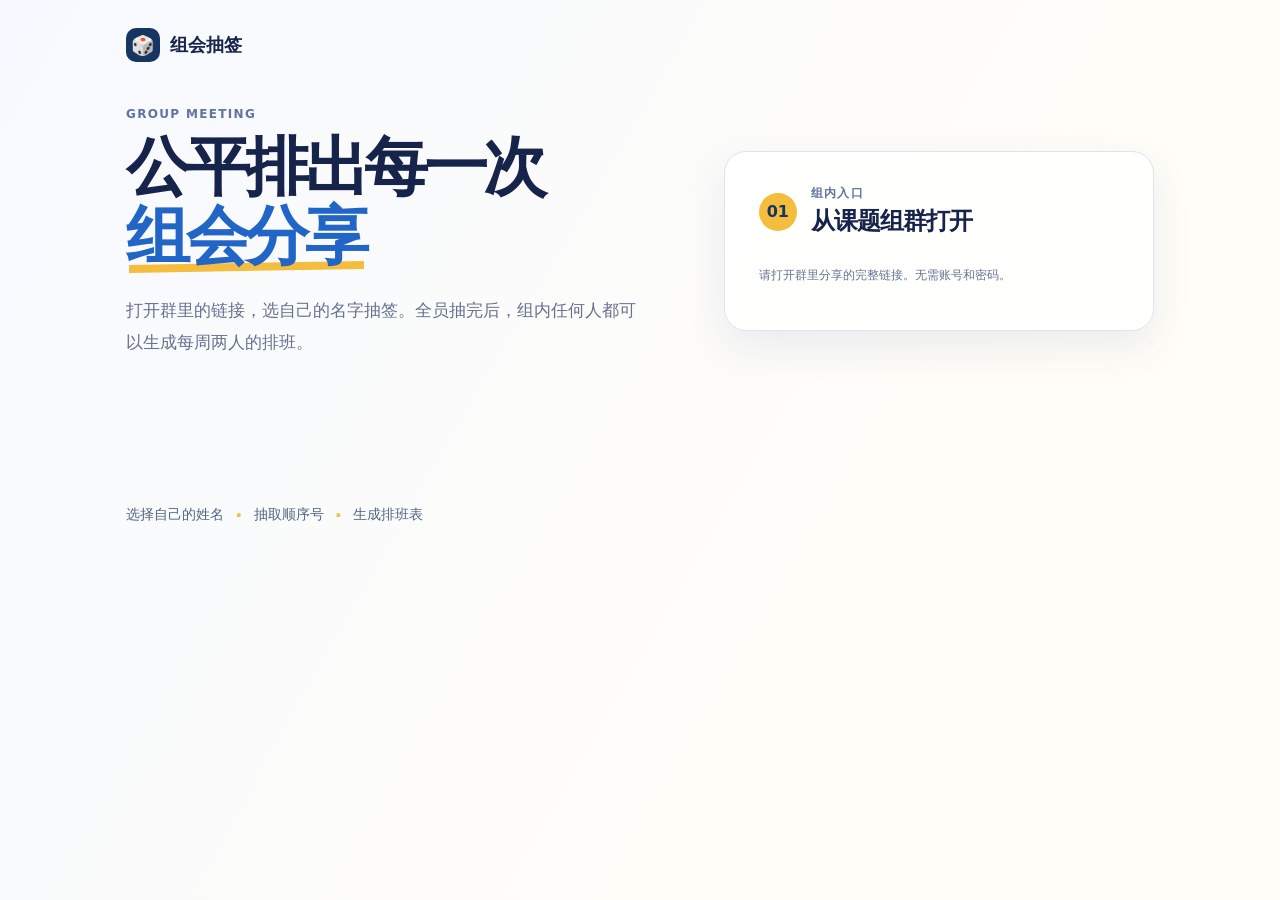
==== index.html @ 9f5f9c36 "Use one no-login group link for drawing and scheduling" ====
<!doctype html>
<html lang="zh-CN">
<head>
  <meta charset="utf-8" />
  <meta name="viewport" content="width=device-width, initial-scale=1" />
  <meta http-equiv="Content-Security-Policy" content="default-src 'none'; script-src 'self'; style-src 'self'; img-src data:; connect-src https://*.supabase.co; base-uri 'none'; form-action 'none'" />
  <meta name="referrer" content="no-referrer" />
  <title>组会抽签 · 汇报排班</title>
  <meta name="description" content="在线组会抽签与历史排班" />
  <link rel="icon" type="image/svg+xml" href="data:image/svg+xml,%3Csvg xmlns='http://www.w3.org/2000/svg' viewBox='0 0 64 64'%3E%3Crect width='64' height='64' rx='16' fill='%23173563'/%3E%3Cpath d='M20 18h24v28H20z' fill='%23f3b844'/%3E%3Cpath d='M27 24h10M27 31h10M27 38h6' stroke='%23173563' stroke-width='3' stroke-linecap='round'/%3E%3C/svg%3E" />
  <link rel="stylesheet" href="styles.css" />
  <link rel="stylesheet" href="history.css" />
</head>
<body>
  <main class="shell">
    <header class="topbar">
      <a class="brand" href="#" aria-label="组会抽签主页"><span class="brand-mark">🎲</span><span>组会抽签</span></a>
      <button id="copyGroup" class="text-btn hidden" type="button">复制群链接</button>
    </header>
    <p id="status" class="shared-status" role="status">正在连接共享服务…</p>
    <p id="setupNote" class="shared-status hidden">请查看<a href="https://github.com/Tyke0318/Random-Dice#部署">部署步骤</a>。</p>

    <section id="homeView" class="home-view">
      <div class="intro">
        <p class="eyebrow">GROUP MEETING</p>
        <h1>公平排出每一次<br><em>组会分享</em></h1>
        <p class="subtext">打开群里的链接，选自己的名字抽签。全员抽完后，组内任何人都可以生成每周两人的排班。</p>
      </div>
      <div>
        <section id="groupIntro" class="create-card">
          <div class="card-heading"><span class="step-number">01</span><div><p class="eyebrow">组内入口</p><h2>从课题组群打开</h2></div></div>
          <p class="person-sub">请打开群里分享的完整链接。无需账号和密码。</p>
        </section>
        <form id="createForm" class="create-card hidden">
          <div class="card-heading"><span class="step-number">01</span><div><p class="eyebrow">开始一场新的抽签</p><h2>新建汇报场次</h2></div></div>
          <label for="sessionName">场次名称</label>
          <input id="sessionName" maxlength="40" placeholder="例如：11 月组会汇报" required />
          <label for="sessionDate">第一周汇报日期</label>
          <input id="sessionDate" type="date" min="2000-01-01" max="2100-12-31" required />
          <label for="roster">组员名单（每行一位）</label>
          <textarea id="roster" rows="4" maxlength="2500" placeholder="同名组员请加区分标记" required></textarea>
          <button class="primary">创建场次 <span>→</span></button>
        </form>
      </div>
      <div class="how-it-works home-flow">
        <span>选择自己的姓名</span><b>·</b><span>抽取顺序号</span><b>·</b><span>生成排班表</span>
      </div>
    </section>
    <section id="historySection" class="history-section hidden" aria-labelledby="historyTitle">
      <div class="history-head"><div><p class="eyebrow">全部场次</p><h2 id="historyTitle">历次分享排班</h2></div><span id="historyCount" class="history-count"></span></div>
      <div id="emptyHistory" class="history-empty">还没有创建场次。新建场次并完成抽签后，排班会显示在这里。</div>
      <div id="historyList" class="history-list"></div>
    </section>

    <section id="drawView" class="draw-view hidden">
      <div class="draw-head">
        <div><button id="backHome" class="text-btn">‹ 返回主页</button><p class="eyebrow">当前场次</p><h1 id="drawTitle"></h1></div>
        <div class="draw-count"><strong id="personCount">0</strong><span>位已抽签</span></div>
      </div>
      <div class="draw-grid">
        <section class="name-panel">
          <p class="eyebrow">汇报顺序</p>
          <h2>选择自己的姓名</h2>
          <label class="sr-only" for="personName">姓名</label>
          <select id="personName" class="group-select"></select>
          <button id="rollBtn" class="primary roll" type="button" disabled>抽取我的顺序号 <span>🎲</span></button>
          <div class="fair-note"><span>✦</span><p id="drawNote">每个姓名只能抽一次。换设备后，重新选择姓名即可查看已抽号码。</p></div>
        </section>
        <section class="dice-panel" aria-live="polite">
          <p class="eyebrow">本次结果</p>
          <div id="diceBox" class="dice-box idle"><span id="diceValue">?</span></div>
          <p id="diceCaption">等待抽签</p>
        </section>
      </div>
      <section class="participants">
        <div class="section-title"><div><p class="eyebrow">抽签结果</p><h2>全员抽签进度</h2></div><button id="finishBtn" class="outline" disabled>结束抽签，生成排班 <span>→</span></button></div>
        <button id="editBtn" type="button" class="text-btn">修改场次信息</button>
        <form id="editForm" class="create-card hidden">
          <label for="editName">场次名称</label>
          <input id="editName" maxlength="40" required />
          <label for="editDate">第一周汇报日期</label>
          <input id="editDate" type="date" min="2000-01-01" max="2100-12-31" required />
          <button class="primary">保存修改</button>
        </form>
        <ol id="peopleList" class="people-list"></ol>
      </section>
    </section>

    <section id="scheduleView" class="schedule-view hidden">
      <div class="result-hero">
        <p class="eyebrow">抽签完成 · 排班已生成</p>
        <h1 id="scheduleTitle"></h1>
        <p>按抽到的顺序号排班，每周两人。此排班已归档。</p>
        <div class="result-actions"><button id="copyBtn" class="primary">复制排班表</button><button id="printBtn" class="outline">打印 / 存为 PDF</button><button id="newBtn" class="text-btn">返回主页</button></div>
      </div>
      <section class="schedule-card">
        <div class="schedule-card-head"><div><p class="eyebrow">分享汇报排班表</p><h2 id="scheduleName"></h2></div><span id="startDateBadge"></span></div>
        <div class="schedule-meta"><span>从 <strong id="startDate"></strong> 起，每周两人分享</span><span id="scheduleCount"></span></div>
        <div id="scheduleRows" class="schedule-rows"></div>
      </section>
    </section>
  </main>
  <div id="toast" class="toast" role="status"></div>
  <script src="config.js" defer></script>
  <script src="app.js" defer></script>
</body>
</html>
---- styles.css ----
:root{--ink:#16234b;--muted:#66718f;--navy:#173563;--blue:#2165c7;--yellow:#f5bd3d;--paper:#fffefa;--pale:#edf4ff;--line:#dce4f0;--red:#c43d45}*{box-sizing:border-box}body{margin:0;background:linear-gradient(120deg,#f6f9ff 0%,#fffdf7 70%);color:var(--ink);font-family:"PingFang SC","Microsoft YaHei",system-ui,sans-serif;min-height:100vh}.shell{max-width:1100px;margin:auto;padding:28px 36px 64px}.topbar{display:flex;justify-content:space-between;align-items:center}.brand{color:var(--ink);text-decoration:none;font-weight:800;font-size:18px;display:flex;gap:10px;align-items:center}.brand-mark{display:grid;place-items:center;width:34px;height:34px;border-radius:10px;background:var(--navy);font-size:19px}.local-pill{font-size:13px;color:var(--muted);background:white;border:1px solid var(--line);padding:8px 11px;border-radius:999px}.local-pill i{display:inline-block;width:7px;height:7px;border-radius:50%;background:#47a46b;margin-right:6px}.home-view{display:grid;grid-template-columns:1.1fr .9fr;gap:72px;align-items:center;min-height:calc(100vh - 145px);position:relative}.intro h1,.result-hero h1{font-size:clamp(42px,5vw,64px);letter-spacing:-.07em;line-height:1.08;margin:12px 0 24px}.intro em{font-style:normal;color:var(--blue);position:relative}.intro em:after{content:"";position:absolute;height:8px;background:var(--yellow);left:3px;right:0;bottom:2px;z-index:-1;transform:rotate(-1deg)}.eyebrow{font-size:12px;line-height:1.2;font-weight:800;letter-spacing:.11em;color:#6074a2;margin:0;text-transform:uppercase}.subtext{font-size:17px;line-height:1.85;color:var(--muted);max-width:550px}.create-card,.name-panel,.participants,.schedule-card{background:rgba(255,255,255,.92);border:1px solid var(--line);box-shadow:0 16px 42px rgba(34,69,126,.09);border-radius:22px;padding:34px}.card-heading{display:flex;align-items:center;gap:14px;margin-bottom:30px}.card-heading h2,.name-panel h2,.section-title h2,.schedule-card h2{margin:5px 0 0;font-size:24px;letter-spacing:-.04em}.step-number{width:38px;height:38px;display:grid;place-items:center;border-radius:50%;background:var(--yellow);font-weight:800;color:var(--navy)}label{font-size:14px;font-weight:700;display:block;margin:0 0 9px}input{width:100%;height:53px;border:1.5px solid #cbd7e8;border-radius:12px;padding:0 16px;font:inherit;font-size:16px;color:var(--ink);outline:none;background:#fff}input:focus{border-color:var(--blue);box-shadow:0 0 0 4px #dceaff}.primary,.outline{border:none;font:inherit;font-weight:800;cursor:pointer;border-radius:12px;height:52px;padding:0 18px;transition:.2s}.primary{margin-top:16px;width:100%;background:var(--navy);color:white;font-size:16px;box-shadow:0 7px 0 #0e2343}.primary:hover{transform:translateY(-2px);box-shadow:0 9px 0 #0e2343}.primary:active{transform:translateY(3px);box-shadow:0 3px 0 #0e2343}.primary span,.outline span{margin-left:9px}.hint,.fair-note p{font-size:13px;line-height:1.6;color:var(--muted)}.hint{margin:22px 0 0}.how-it-works{position:absolute;bottom:0;left:0;color:#536583;font-size:14px;display:flex;gap:11px;align-items:center}.how-it-works b{color:var(--yellow);font-size:20px}.hidden{display:none!important}.draw-view,.schedule-view{padding-top:68px}.draw-head{display:flex;justify-content:space-between;align-items:end;margin-bottom:30px}.draw-head h1{font-size:38px;letter-spacing:-.06em;margin:5px 0 0}.text-btn{background:none;border:0;padding:0;color:#49638f;font:inherit;cursor:pointer;font-weight:700}.draw-head .text-btn{margin-bottom:21px}.draw-count{text-align:right}.draw-count strong{font-size:40px;display:block;line-height:1;color:var(--blue)}.draw-count span{font-size:13px;color:var(--muted)}.draw-grid{display:grid;grid-template-columns:1.35fr .65fr;gap:20px}.name-panel{padding:34px}.roll{max-width:250px}.error{min-height:19px;color:var(--red);font-size:13px;margin:12px 0 0}.fair-note{display:flex;gap:11px;margin-top:30px;padding-top:19px;border-top:1px dashed #cad7e9}.fair-note span{color:var(--blue)}.fair-note p{margin:0}.dice-panel{border-radius:22px;background:var(--navy);color:white;padding:32px;display:flex;flex-direction:column;align-items:center;justify-content:center}.dice-panel .eyebrow{color:#b7c7e4}.dice-box{height:140px;width:140px;border-radius:27px;background:#fff;color:var(--navy);display:grid;place-items:center;font-size:74px;font-weight:900;box-shadow:0 9px 0 #f0b62d;margin:20px 0}.dice-box.idle{background:#c8d8ed;color:#59739a;box-shadow:none}.dice-box.rolling{animation:shake .12s linear infinite}@keyframes shake{50%{transform:rotate(8deg) translateY(-4px)}}#diceCaption{font-weight:700;margin:7px 0 0}.participants{margin-top:20px}.section-title{display:flex;justify-content:space-between;align-items:end;margin-bottom:23px}.outline{background:white;border:1.5px solid #b6c7df;color:var(--navy);height:45px}.outline:disabled{opacity:.45;cursor:not-allowed}.empty-state{border:1px dashed #c9d6e7;border-radius:14px;padding:20px;color:var(--muted);font-size:14px}.people-list{list-style:none;padding:0;margin:0;display:grid;gap:10px}.person-row{display:grid;grid-template-columns:45px 1fr 42px;align-items:center;gap:13px;border:1px solid #e1e8f2;border-radius:13px;padding:11px 14px}.rank{font-weight:900;color:#6076a2}.person-name{font-weight:800}.person-sub{font-size:12px;color:var(--muted);margin-top:2px}.person-dice{width:36px;height:36px;border-radius:9px;background:#fff3ce;color:#9a6500;display:grid;place-items:center;font-weight:900}.result-hero{text-align:center;padding:48px 0 38px}.result-hero h1{font-size:42px;margin-bottom:13px}.result-hero>p:not(.eyebrow){margin:0;color:var(--muted)}.result-actions{display:flex;justify-content:center;gap:10px;margin-top:27px}.result-actions .primary{width:auto;margin:0;height:46px;box-shadow:0 5px 0 #0e2343}.result-actions .outline{height:46px}.result-actions .text-btn{padding:0 10px}.schedule-card{max-width:760px;margin:0 auto;padding:0;overflow:hidden}.schedule-card-head{padding:28px 30px 19px;display:flex;justify-content:space-between;align-items:start}.schedule-card-head h2{font-size:25px}.schedule-card-head>span{font-size:12px;background:#edf4ff;color:#3b61a4;padding:8px 10px;border-radius:999px;font-weight:800}.schedule-meta{display:flex;justify-content:space-between;background:#f6f8fc;padding:13px 30px;color:#63708d;font-size:13px}.schedule-meta strong{color:var(--ink)}.schedule-rows{padding:8px 30px 20px}.week-row{display:grid;grid-template-columns:100px 1fr;gap:20px;padding:20px 0;border-bottom:1px solid #e7edf5}.week-row:last-child{border-bottom:none}.week-date{font-size:13px;color:#657594;line-height:1.55}.week-date strong{display:block;font-size:15px;color:var(--ink)}.speaker-chips{display:flex;gap:9px;flex-wrap:wrap;align-items:center}.speaker-chip{background:#edf4ff;border-radius:9px;padding:8px 11px;font-weight:800;font-size:14px}.speaker-chip b{color:var(--blue);margin-right:6px}.privacy-note{text-align:center;color:#78849e;font-size:13px;margin:20px}.toast{position:fixed;bottom:25px;left:50%;transform:translate(-50%,120px);background:#17294c;color:#fff;border-radius:999px;padding:12px 18px;font-size:14px;font-weight:700;transition:.25s;box-shadow:0 8px 25px #16234b33}.toast.show{transform:translate(-50%,0)}.sr-only{position:absolute;width:1px;height:1px;overflow:hidden;clip:rect(0,0,0,0)}@media(max-width:760px){.shell{padding:22px 18px 45px}.home-view{display:block;min-height:auto;padding:75px 0}.intro h1{font-size:46px}.create-card{margin-top:45px;padding:25px}.how-it-works{position:static;margin-top:30px;justify-content:center;flex-wrap:wrap}.draw-view,.schedule-view{padding-top:42px}.draw-grid{grid-template-columns:1fr}.draw-head h1{font-size:31px}.name-panel,.participants{padding:24px}.section-title{align-items:start;gap:18px}.section-title .outline{font-size:12px;height:auto;padding:10px}.result-actions{flex-wrap:wrap}.week-row{grid-template-columns:78px 1fr;gap:12px}.schedule-card-head,.schedule-meta,.schedule-rows{padding-left:20px;padding-right:20px}.schedule-meta{display:block;line-height:1.8}.schedule-meta span{display:block}.schedule-card-head{gap:10px}.schedule-card-head h2{font-size:21px}}
---- history.css ----
.home-view{min-height:520px}.home-flow{position:static;margin-top:-44px}.history-section{padding:30px 0 0;border-top:1px solid var(--line)}.history-head{display:flex;justify-content:space-between;align-items:end;margin-bottom:18px}.history-head h2{font-size:28px;letter-spacing:-.05em;margin:5px 0 0}.history-count{color:#6074a2;font-size:13px;font-weight:700}.history-empty{border:1px dashed #c9d6e7;border-radius:14px;padding:20px;color:var(--muted);font-size:14px;background:#ffffff88}.history-list{display:grid;grid-template-columns:repeat(2,minmax(0,1fr));gap:14px}.history-card{background:white;border:1px solid var(--line);border-radius:16px;padding:20px;box-shadow:0 8px 24px rgba(34,69,126,.05)}.history-card-top{display:flex;gap:10px;justify-content:space-between}.history-card h3{font-size:18px;letter-spacing:-.03em;margin:5px 0 14px}.history-date{font-size:13px;color:var(--muted);margin:0 0 16px}.history-speakers{display:flex;gap:6px;flex-wrap:wrap;min-height:32px}.history-speaker{background:#edf4ff;border-radius:7px;padding:6px 8px;font-size:12px;font-weight:700}.history-actions{display:flex;gap:13px;margin-top:19px;padding-top:14px;border-top:1px solid #eef1f6}.history-actions button{font:inherit;font-size:13px;font-weight:800;border:0;background:none;padding:0;cursor:pointer;color:var(--blue)}.history-actions .delete-session{color:#b0484e}@media(max-width:760px){.home-flow{margin-top:30px}.history-list{grid-template-columns:1fr}}

.shared-status{margin:20px 0 0;color:var(--muted);font-size:14px;overflow-wrap:anywhere}
.shared-status[data-error="true"]{color:var(--red)}
.shared-status:empty{display:none}
.create-card textarea{display:block;width:100%;font:inherit;resize:vertical;padding:12px;border:1px solid var(--line);border-radius:12px;background:#fff;color:var(--ink);margin-bottom:16px}
.create-card .text-btn{margin-top:12px}
.group-select{display:block;width:100%;font:inherit;padding:12px;margin:12px 0;border:1px solid var(--line);border-radius:12px;background:#fff;color:var(--ink)}
.person-row .person-name,.history-card h3,.draw-head h1{overflow-wrap:anywhere}
@media print{.shared-status{display:none!important}}
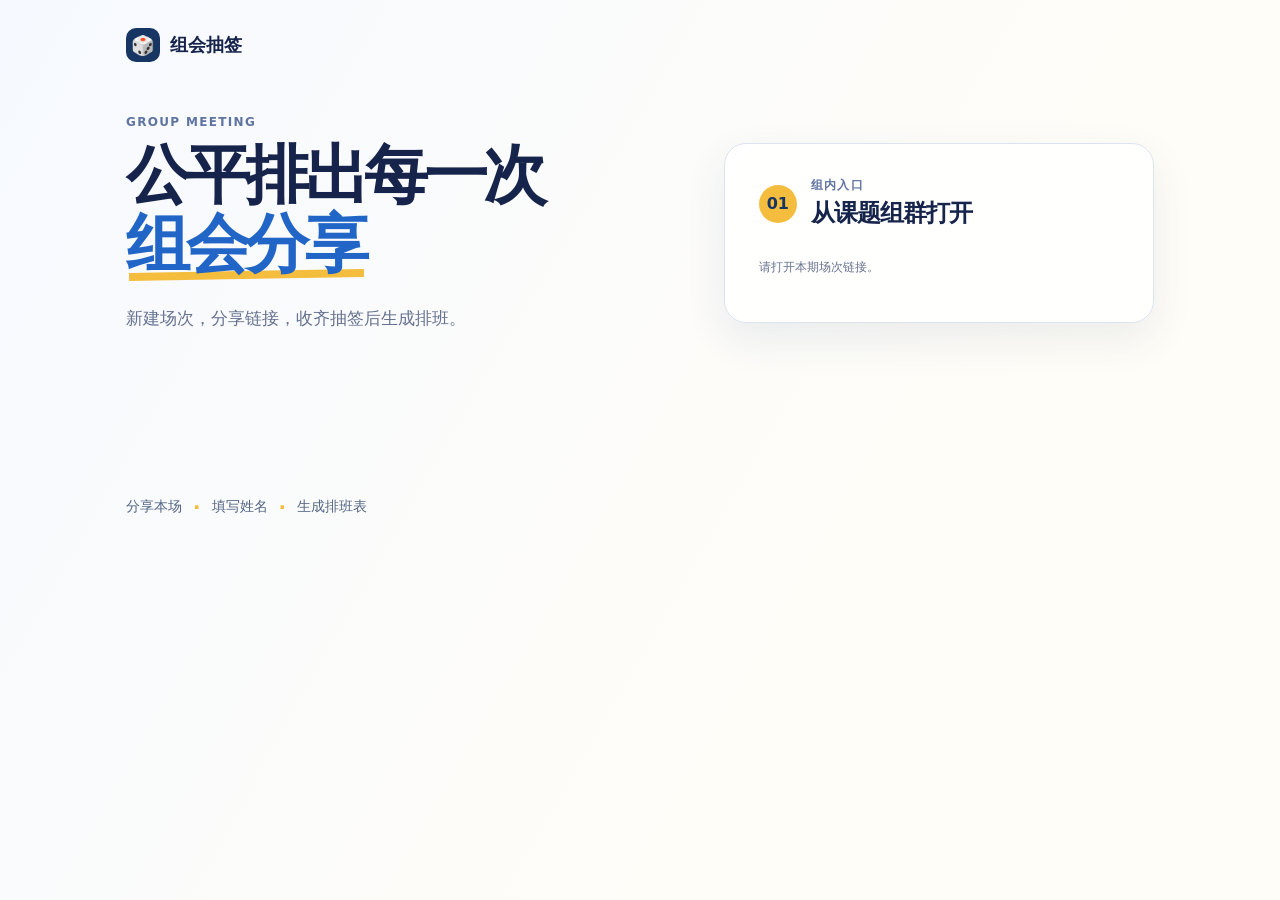
==== commit 5199fe90: "Share a single meeting and roll dice by name" ====
--- a/index.html
+++ b/index.html
@@ -9,13 +9,13 @@
   <meta name="description" content="在线组会抽签与历史排班" />
   <link rel="icon" type="image/svg+xml" href="data:image/svg+xml,%3Csvg xmlns='http://www.w3.org/2000/svg' viewBox='0 0 64 64'%3E%3Crect width='64' height='64' rx='16' fill='%23173563'/%3E%3Cpath d='M20 18h24v28H20z' fill='%23f3b844'/%3E%3Cpath d='M27 24h10M27 31h10M27 38h6' stroke='%23173563' stroke-width='3' stroke-linecap='round'/%3E%3C/svg%3E" />
   <link rel="stylesheet" href="styles.css" />
-  <link rel="stylesheet" href="history.css" />
+  <link rel="stylesheet" href="history.css?v=round-share-1" />
 </head>
 <body>
   <main class="shell">
     <header class="topbar">
       <a class="brand" href="#" aria-label="组会抽签主页"><span class="brand-mark">🎲</span><span>组会抽签</span></a>
-      <button id="copyGroup" class="text-btn hidden" type="button">复制群链接</button>
+      <div class="top-actions"><button id="refreshBtn" class="text-btn hidden" type="button">刷新</button><button id="shareBtn" class="outline hidden" type="button">分享本场</button></div>
     </header>
     <p id="status" class="shared-status" role="status">正在连接共享服务…</p>
     <p id="setupNote" class="shared-status hidden">请查看<a href="https://github.com/Tyke0318/Random-Dice#部署">部署步骤</a>。</p>
@@ -24,12 +24,12 @@
       <div class="intro">
         <p class="eyebrow">GROUP MEETING</p>
         <h1>公平排出每一次<br><em>组会分享</em></h1>
-        <p class="subtext">打开群里的链接，选自己的名字抽签。全员抽完后，组内任何人都可以生成每周两人的排班。</p>
+        <p class="subtext">新建场次，分享链接，收齐抽签后生成排班。</p>
       </div>
       <div>
         <section id="groupIntro" class="create-card">
           <div class="card-heading"><span class="step-number">01</span><div><p class="eyebrow">组内入口</p><h2>从课题组群打开</h2></div></div>
-          <p class="person-sub">请打开群里分享的完整链接。无需账号和密码。</p>
+          <p class="person-sub">请打开本期场次链接。</p>
         </section>
         <form id="createForm" class="create-card hidden">
           <div class="card-heading"><span class="step-number">01</span><div><p class="eyebrow">开始一场新的抽签</p><h2>新建汇报场次</h2></div></div>
@@ -37,18 +37,16 @@
           <input id="sessionName" maxlength="40" placeholder="例如：11 月组会汇报" required />
           <label for="sessionDate">第一周汇报日期</label>
           <input id="sessionDate" type="date" min="2000-01-01" max="2100-12-31" required />
-          <label for="roster">组员名单（每行一位）</label>
-          <textarea id="roster" rows="4" maxlength="2500" placeholder="同名组员请加区分标记" required></textarea>
           <button class="primary">创建场次 <span>→</span></button>
         </form>
       </div>
       <div class="how-it-works home-flow">
-        <span>选择自己的姓名</span><b>·</b><span>抽取顺序号</span><b>·</b><span>生成排班表</span>
+        <span>分享本场</span><b>·</b><span>填写姓名</span><b>·</b><span>生成排班表</span>
       </div>
     </section>
     <section id="historySection" class="history-section hidden" aria-labelledby="historyTitle">
       <div class="history-head"><div><p class="eyebrow">全部场次</p><h2 id="historyTitle">历次分享排班</h2></div><span id="historyCount" class="history-count"></span></div>
-      <div id="emptyHistory" class="history-empty">还没有创建场次。新建场次并完成抽签后，排班会显示在这里。</div>
+      <div id="emptyHistory" class="history-empty">暂无场次</div>
       <div id="historyList" class="history-list"></div>
     </section>
 
@@ -59,12 +57,11 @@
       </div>
       <div class="draw-grid">
         <section class="name-panel">
-          <p class="eyebrow">汇报顺序</p>
-          <h2>选择自己的姓名</h2>
-          <label class="sr-only" for="personName">姓名</label>
-          <select id="personName" class="group-select"></select>
-          <button id="rollBtn" class="primary roll" type="button" disabled>抽取我的顺序号 <span>🎲</span></button>
-          <div class="fair-note"><span>✦</span><p id="drawNote">每个姓名只能抽一次。换设备后，重新选择姓名即可查看已抽号码。</p></div>
+          <form id="drawForm">
+            <label for="personName">姓名</label>
+            <input id="personName" class="group-select" maxlength="24" placeholder="填写姓名" autocomplete="off" required />
+            <button id="rollBtn" class="primary roll" type="submit" disabled>抽签</button>
+          </form>
         </section>
         <section class="dice-panel" aria-live="polite">
           <p class="eyebrow">本次结果</p>
@@ -73,7 +70,7 @@
         </section>
       </div>
       <section class="participants">
-        <div class="section-title"><div><p class="eyebrow">抽签结果</p><h2>全员抽签进度</h2></div><button id="finishBtn" class="outline" disabled>结束抽签，生成排班 <span>→</span></button></div>
+        <div class="section-title"><div><p class="eyebrow">抽签结果</p><h2>排班进度</h2></div><button id="finishBtn" class="outline" disabled>归档排班</button></div>
         <button id="editBtn" type="button" class="text-btn">修改场次信息</button>
         <form id="editForm" class="create-card hidden">
           <label for="editName">场次名称</label>
@@ -82,6 +79,8 @@
           <input id="editDate" type="date" min="2000-01-01" max="2100-12-31" required />
           <button class="primary">保存修改</button>
         </form>
+        <p id="rankNote" class="person-sub hidden">点数小的排前，同点数按抽签先后。</p>
+        <p id="progressEmpty" class="person-sub">还没有人抽签</p>
         <ol id="peopleList" class="people-list"></ol>
       </section>
     </section>
@@ -90,8 +89,8 @@
       <div class="result-hero">
         <p class="eyebrow">抽签完成 · 排班已生成</p>
         <h1 id="scheduleTitle"></h1>
-        <p>按抽到的顺序号排班，每周两人。此排班已归档。</p>
-        <div class="result-actions"><button id="copyBtn" class="primary">复制排班表</button><button id="printBtn" class="outline">打印 / 存为 PDF</button><button id="newBtn" class="text-btn">返回主页</button></div>
+        <p>每周两人，按抽签顺序汇报。</p>
+        <div class="result-actions"><button id="csvBtn" class="primary">导出 CSV</button><button id="copyBtn" class="outline">复制排班</button><button id="printBtn" class="outline">打印 / 存为 PDF</button><button id="newBtn" class="text-btn">返回主页</button></div>
       </div>
       <section class="schedule-card">
         <div class="schedule-card-head"><div><p class="eyebrow">分享汇报排班表</p><h2 id="scheduleName"></h2></div><span id="startDateBadge"></span></div>
@@ -102,6 +101,6 @@
   </main>
   <div id="toast" class="toast" role="status"></div>
   <script src="config.js" defer></script>
-  <script src="app.js" defer></script>
+  <script src="app.js?v=round-share-1" defer></script>
 </body>
 </html>
--- a/history.css
+++ b/history.css
@@ -8,3 +8,7 @@
 .group-select{display:block;width:100%;font:inherit;padding:12px;margin:12px 0;border:1px solid var(--line);border-radius:12px;background:#fff;color:var(--ink)}
 .person-row .person-name,.history-card h3,.draw-head h1{overflow-wrap:anywhere}
 @media print{.shared-status{display:none!important}}
+
+.top-actions{display:flex;gap:8px;align-items:center;flex-wrap:wrap;justify-content:flex-end}
+#drawForm label{font-weight:800}
+#drawForm input{min-width:0}
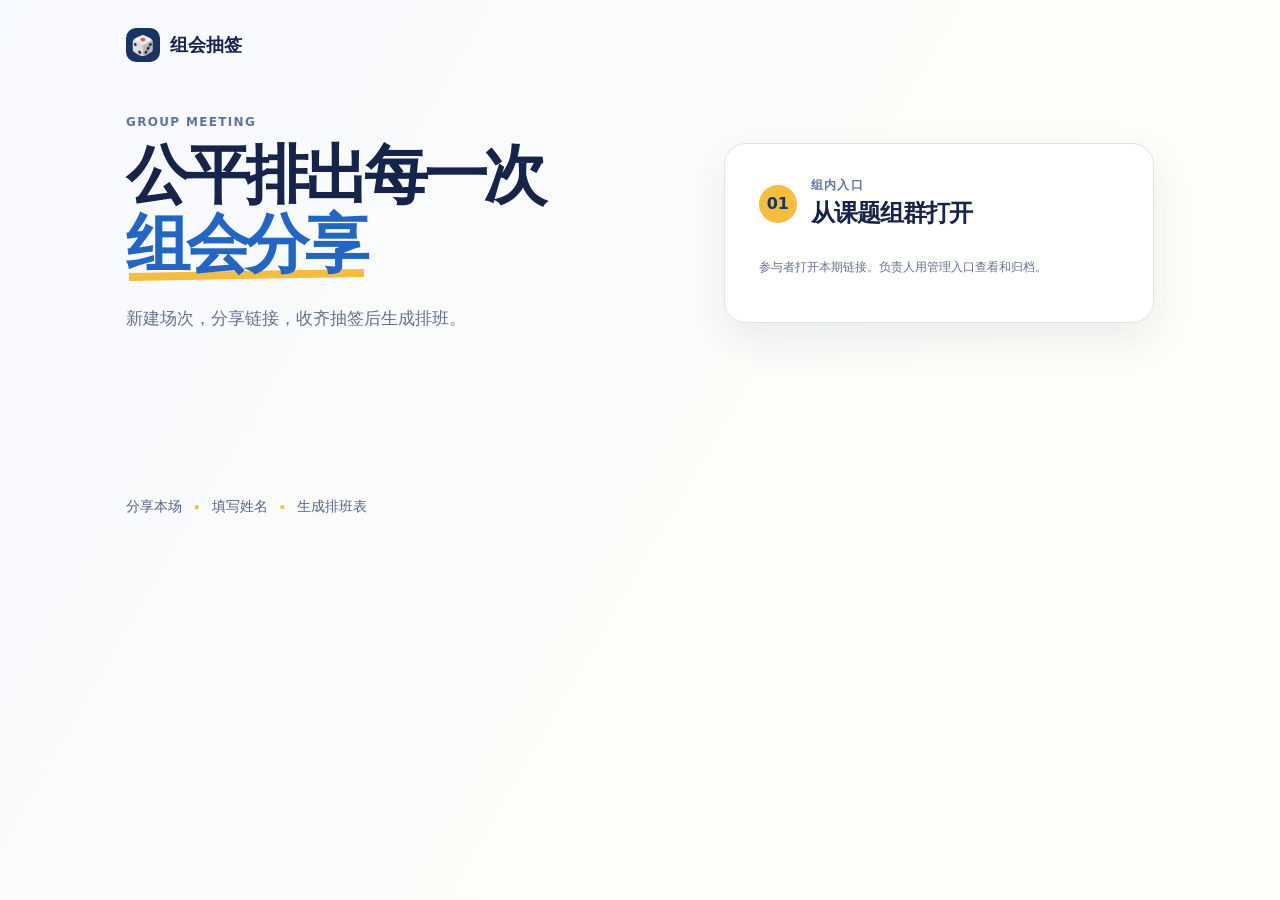
==== commit 57281fbb: "Restore home navigation from shared meeting pages" ====
--- a/index.html
+++ b/index.html
@@ -29,7 +29,8 @@
       <div>
         <section id="groupIntro" class="create-card">
           <div class="card-heading"><span class="step-number">01</span><div><p class="eyebrow">组内入口</p><h2>从课题组群打开</h2></div></div>
-          <p class="person-sub">请打开本期场次链接。</p>
+          <p class="person-sub">参与者打开本期链接。负责人用管理入口查看和归档。</p>
+          <button id="resumeRound" type="button" class="outline hidden">返回本场</button>
         </section>
         <form id="createForm" class="create-card hidden">
           <div class="card-heading"><span class="step-number">01</span><div><p class="eyebrow">开始一场新的抽签</p><h2>新建汇报场次</h2></div></div>
@@ -70,7 +71,7 @@
         </section>
       </div>
       <section class="participants">
-        <div class="section-title"><div><p class="eyebrow">抽签结果</p><h2>排班进度</h2></div><button id="finishBtn" class="outline" disabled>归档排班</button></div>
+        <div class="section-title"><div><p class="eyebrow">抽签结果</p><h2>排班进度</h2></div><button id="finishBtn" class="outline" disabled>结束抽签并归档</button></div>
         <button id="editBtn" type="button" class="text-btn">修改场次信息</button>
         <form id="editForm" class="create-card hidden">
           <label for="editName">场次名称</label>
@@ -101,6 +102,6 @@
   </main>
   <div id="toast" class="toast" role="status"></div>
   <script src="config.js" defer></script>
-  <script src="app.js?v=round-share-1" defer></script>
+  <script src="app.js?v=home-nav-1" defer></script>
 </body>
 </html>
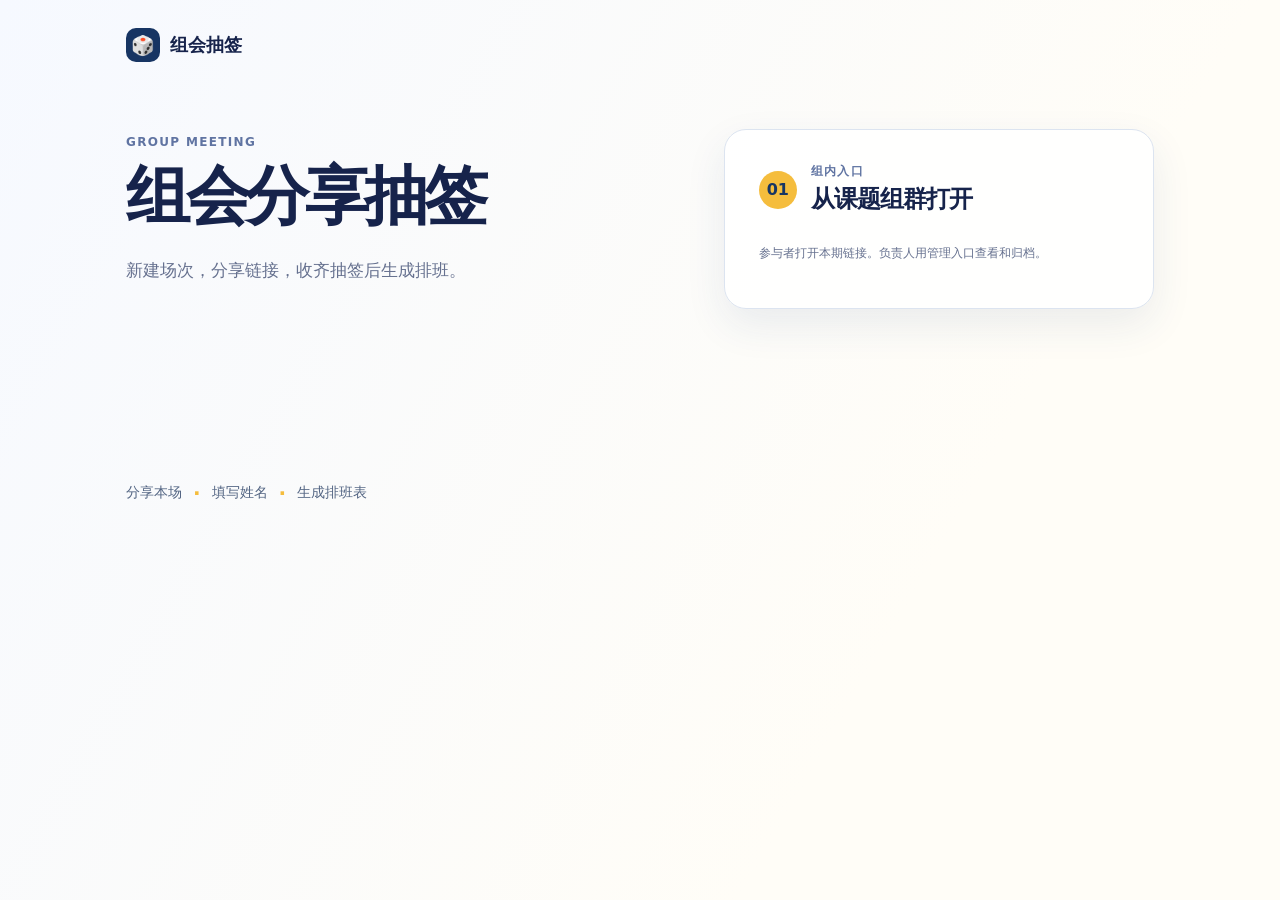
==== commit 8c6fec96: "Allow deleting archived schedules without removing draws" ====
--- a/index.html
+++ b/index.html
@@ -23,7 +23,7 @@
     <section id="homeView" class="home-view">
       <div class="intro">
         <p class="eyebrow">GROUP MEETING</p>
-        <h1>公平排出每一次<br><em>组会分享</em></h1>
+        <h1>组会分享抽签</h1>
         <p class="subtext">新建场次，分享链接，收齐抽签后生成排班。</p>
       </div>
       <div>
@@ -56,7 +56,8 @@
         <div><button id="backHome" class="text-btn">‹ 返回主页</button><p class="eyebrow">当前场次</p><h1 id="drawTitle"></h1></div>
         <div class="draw-count"><strong id="personCount">0</strong><span>位已抽签</span></div>
       </div>
-      <div class="draw-grid">
+      <p id="closedNotice" class="person-sub hidden">抽签已结束，排班尚未归档。</p>
+      <div id="drawGrid" class="draw-grid">
         <section class="name-panel">
           <form id="drawForm">
             <label for="personName">姓名</label>
@@ -91,7 +92,7 @@
         <p class="eyebrow">抽签完成 · 排班已生成</p>
         <h1 id="scheduleTitle"></h1>
         <p>每周两人，按抽签顺序汇报。</p>
-        <div class="result-actions"><button id="csvBtn" class="primary">导出 CSV</button><button id="copyBtn" class="outline">复制排班</button><button id="printBtn" class="outline">打印 / 存为 PDF</button><button id="newBtn" class="text-btn">返回主页</button></div>
+        <div class="result-actions"><button id="csvBtn" class="primary">导出 CSV</button><button id="copyBtn" class="outline">复制排班</button><button id="printBtn" class="outline">打印 / 存为 PDF</button><button id="deleteScheduleBtn" class="outline hidden" type="button">删除排班</button><button id="newBtn" class="text-btn">返回主页</button></div>
       </div>
       <section class="schedule-card">
         <div class="schedule-card-head"><div><p class="eyebrow">分享汇报排班表</p><h2 id="scheduleName"></h2></div><span id="startDateBadge"></span></div>
@@ -102,6 +103,6 @@
   </main>
   <div id="toast" class="toast" role="status"></div>
   <script src="config.js" defer></script>
-  <script src="app.js?v=home-nav-1" defer></script>
+  <script src="app.js?v=schedule-delete-1" defer></script>
 </body>
 </html>
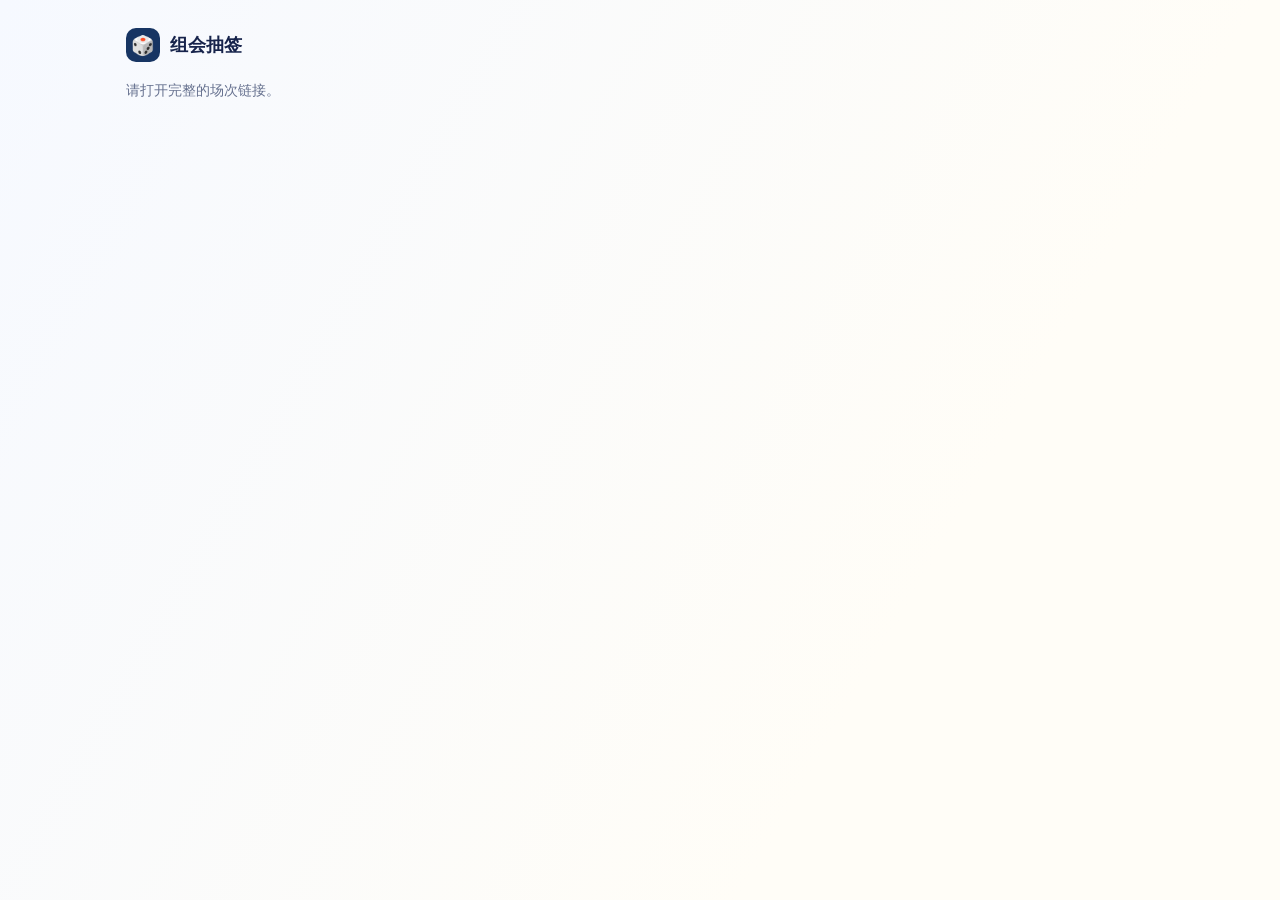
==== commit 6104acc7: "Open shared meetings directly in one round view" ====
--- a/index.html
+++ b/index.html
@@ -20,18 +20,13 @@
     <p id="status" class="shared-status" role="status">正在连接共享服务…</p>
     <p id="setupNote" class="shared-status hidden">请查看<a href="https://github.com/Tyke0318/Random-Dice#部署">部署步骤</a>。</p>
 
-    <section id="homeView" class="home-view">
+    <section id="homeView" class="home-view hidden">
       <div class="intro">
         <p class="eyebrow">GROUP MEETING</p>
         <h1>组会分享抽签</h1>
         <p class="subtext">新建场次，分享链接，收齐抽签后生成排班。</p>
       </div>
       <div>
-        <section id="groupIntro" class="create-card">
-          <div class="card-heading"><span class="step-number">01</span><div><p class="eyebrow">组内入口</p><h2>从课题组群打开</h2></div></div>
-          <p class="person-sub">参与者打开本期链接。负责人用管理入口查看和归档。</p>
-          <button id="resumeRound" type="button" class="outline hidden">返回本场</button>
-        </section>
         <form id="createForm" class="create-card hidden">
           <div class="card-heading"><span class="step-number">01</span><div><p class="eyebrow">开始一场新的抽签</p><h2>新建汇报场次</h2></div></div>
           <label for="sessionName">场次名称</label>
@@ -53,7 +48,7 @@
 
     <section id="drawView" class="draw-view hidden">
       <div class="draw-head">
-        <div><button id="backHome" class="text-btn">‹ 返回主页</button><p class="eyebrow">当前场次</p><h1 id="drawTitle"></h1></div>
+        <div><button id="backHome" class="text-btn">‹ 场次列表</button><p class="eyebrow">当前场次</p><h1 id="drawTitle"></h1></div>
         <div class="draw-count"><strong id="personCount">0</strong><span>位已抽签</span></div>
       </div>
       <p id="closedNotice" class="person-sub hidden">抽签已结束，排班尚未归档。</p>
@@ -92,7 +87,7 @@
         <p class="eyebrow">抽签完成 · 排班已生成</p>
         <h1 id="scheduleTitle"></h1>
         <p>每周两人，按抽签顺序汇报。</p>
-        <div class="result-actions"><button id="csvBtn" class="primary">导出 CSV</button><button id="copyBtn" class="outline">复制排班</button><button id="printBtn" class="outline">打印 / 存为 PDF</button><button id="deleteScheduleBtn" class="outline hidden" type="button">删除排班</button><button id="newBtn" class="text-btn">返回主页</button></div>
+        <div class="result-actions"><button id="csvBtn" class="primary">导出 CSV</button><button id="copyBtn" class="outline">复制排班</button><button id="printBtn" class="outline">打印 / 存为 PDF</button><button id="deleteScheduleBtn" class="outline hidden" type="button">删除排班</button><button id="newBtn" class="text-btn">场次列表</button></div>
       </div>
       <section class="schedule-card">
         <div class="schedule-card-head"><div><p class="eyebrow">分享汇报排班表</p><h2 id="scheduleName"></h2></div><span id="startDateBadge"></span></div>
@@ -103,6 +98,6 @@
   </main>
   <div id="toast" class="toast" role="status"></div>
   <script src="config.js" defer></script>
-  <script src="app.js?v=schedule-delete-1" defer></script>
+  <script src="app.js?v=unified-round-1" defer></script>
 </body>
 </html>
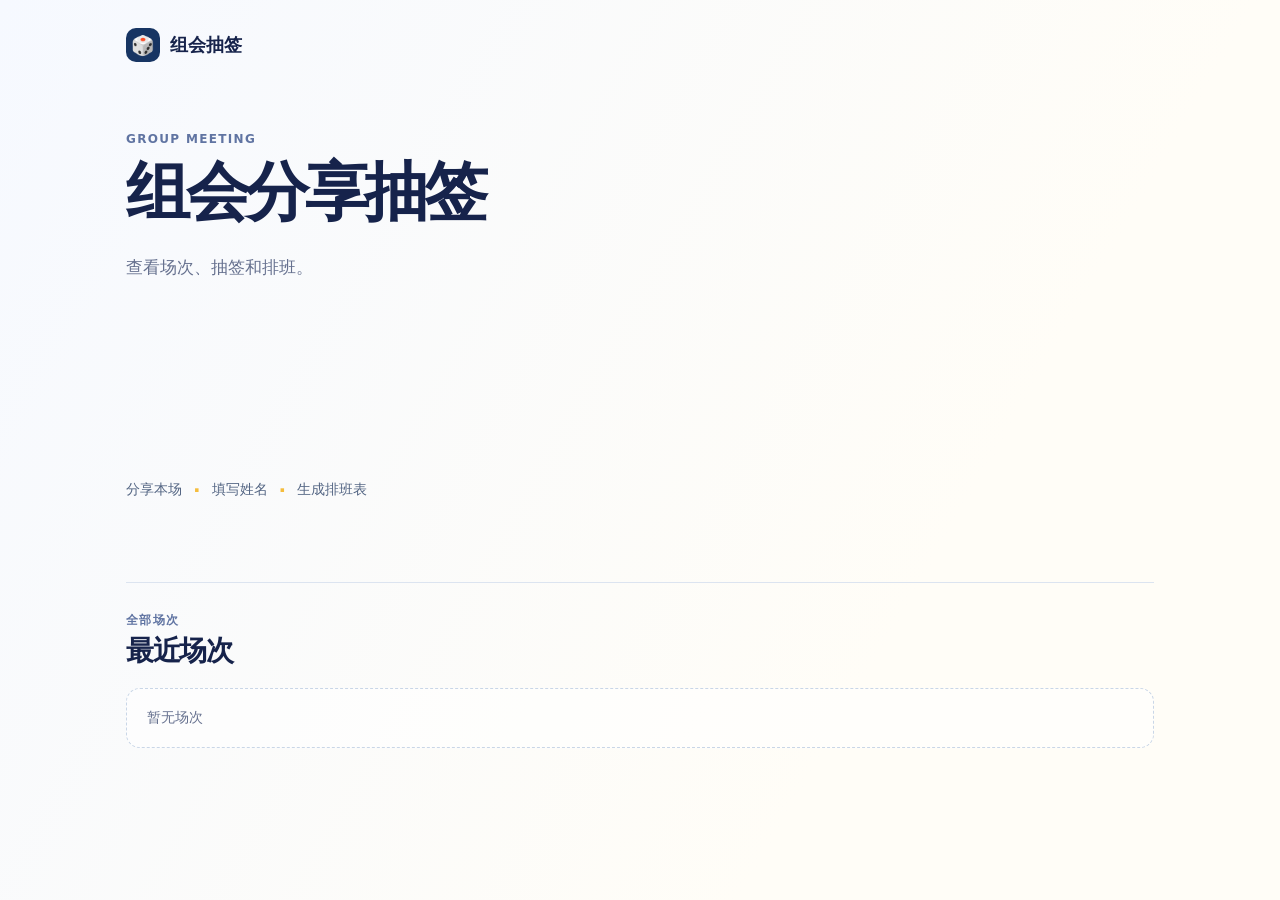
==== commit 44ae8629: "Restore homepage and keep direct round links" ====
--- a/index.html
+++ b/index.html
@@ -24,7 +24,7 @@
       <div class="intro">
         <p class="eyebrow">GROUP MEETING</p>
         <h1>组会分享抽签</h1>
-        <p class="subtext">新建场次，分享链接，收齐抽签后生成排班。</p>
+        <p class="subtext">查看场次、抽签和排班。</p>
       </div>
       <div>
         <form id="createForm" class="create-card hidden">
@@ -43,12 +43,13 @@
     <section id="historySection" class="history-section hidden" aria-labelledby="historyTitle">
       <div class="history-head"><div><p class="eyebrow">全部场次</p><h2 id="historyTitle">历次分享排班</h2></div><span id="historyCount" class="history-count"></span></div>
       <div id="emptyHistory" class="history-empty">暂无场次</div>
+      <button id="recentRound" class="outline hidden" type="button">打开上次场次</button>
       <div id="historyList" class="history-list"></div>
     </section>
 
     <section id="drawView" class="draw-view hidden">
       <div class="draw-head">
-        <div><button id="backHome" class="text-btn">‹ 场次列表</button><p class="eyebrow">当前场次</p><h1 id="drawTitle"></h1></div>
+        <div><button id="backHome" class="text-btn">‹ 返回主页</button><p class="eyebrow">当前场次</p><h1 id="drawTitle"></h1></div>
         <div class="draw-count"><strong id="personCount">0</strong><span>位已抽签</span></div>
       </div>
       <p id="closedNotice" class="person-sub hidden">抽签已结束，排班尚未归档。</p>
@@ -87,7 +88,7 @@
         <p class="eyebrow">抽签完成 · 排班已生成</p>
         <h1 id="scheduleTitle"></h1>
         <p>每周两人，按抽签顺序汇报。</p>
-        <div class="result-actions"><button id="csvBtn" class="primary">导出 CSV</button><button id="copyBtn" class="outline">复制排班</button><button id="printBtn" class="outline">打印 / 存为 PDF</button><button id="deleteScheduleBtn" class="outline hidden" type="button">删除排班</button><button id="newBtn" class="text-btn">场次列表</button></div>
+        <div class="result-actions"><button id="csvBtn" class="primary">导出 CSV</button><button id="copyBtn" class="outline">复制排班</button><button id="printBtn" class="outline">打印 / 存为 PDF</button><button id="deleteScheduleBtn" class="outline hidden" type="button">删除排班</button><button id="newBtn" class="text-btn">返回主页</button></div>
       </div>
       <section class="schedule-card">
         <div class="schedule-card-head"><div><p class="eyebrow">分享汇报排班表</p><h2 id="scheduleName"></h2></div><span id="startDateBadge"></span></div>
@@ -98,6 +99,6 @@
   </main>
   <div id="toast" class="toast" role="status"></div>
   <script src="config.js" defer></script>
-  <script src="app.js?v=unified-round-1" defer></script>
+  <script src="app.js?v=home-round-2" defer></script>
 </body>
 </html>
